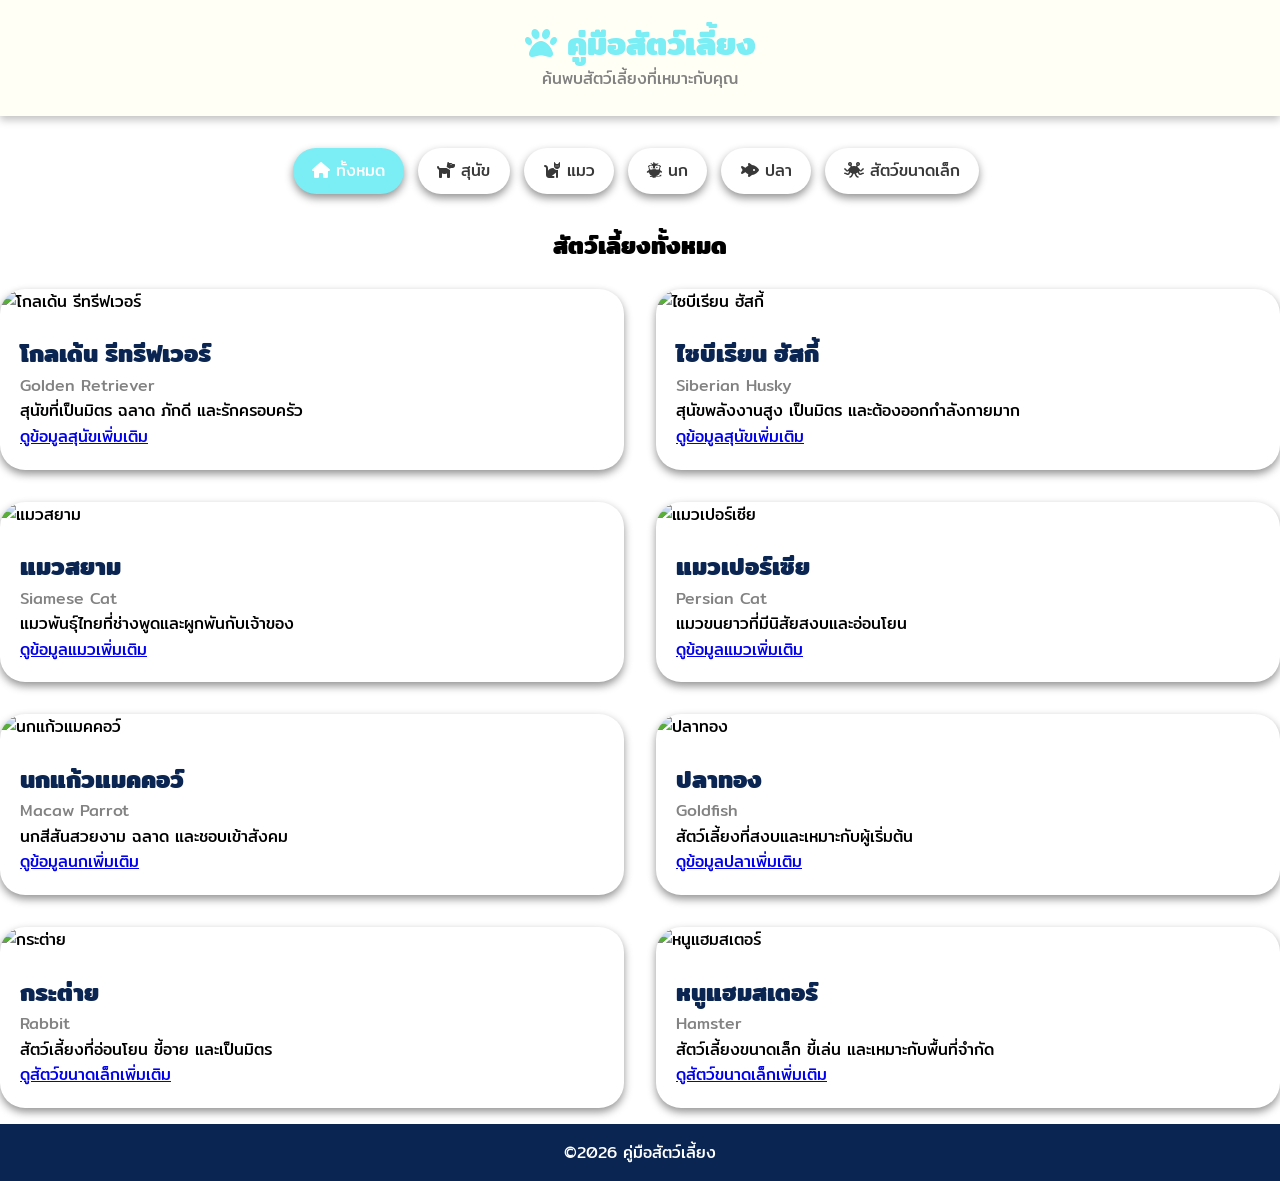
==== pets01/index.html @ 9fad2560 "dog" ====
<!DOCTYPE html>
<html lang="en">

<head>
    <meta charset="UTF-8">
    <meta name="viewport" content="width=device-width, initial-scale=1.0">
    <title>คู่มือสัตว์เลี้ยง</title>
    <link rel="stylesheet" href="../css/pet-style.css">
    <!-- Font Awesome Icons -->
    <link rel="stylesheet" href="https://cdnjs.cloudflare.com/ajax/libs/font-awesome/6.7.2/css/all.min.css">
    <!-- Google font -->
    <link rel="preconnect" href="https://fonts.googleapis.com">
    <link rel="preconnect" href="https://fonts.gstatic.com" crossorigin>
    <link href="https://fonts.googleapis.com/css2?family=Mitr:wght@300;400;500&display=swap" rel="stylesheet">

</head>

<body>
    <!-- header section -->
    <header class="header">
        <div class="header-content">
            <h1 class="header-title"><i class="fa-solid fa-paw"></i> คู่มือสัตว์เลี้ยง</h1>
            <p class="header-subtitle">ค้นพบสัตว์เลี้ยงที่เหมาะกับคุณ</p>
        </div>
    </header>

    <!-- nav bar -->
    <nav>
        <a href="index.html" class="active"><i class="fa-solid fa-house"></i> ทั้งหมด</a>
        <a href="dog.html"><i class="fa-solid fa-dog"></i> สุนัข</a>
        <a href="cat.html"><i class="fa-solid fa-cat"></i> แมว</a>
        <a href="bird.html"><i class="fa-brands fa-earlybirds"></i> นก</a>
        <a href="fish.html"><i class="fa-solid fa-fish-fins"></i> ปลา</a>
        <a href="smallpet.html"><i class="fa-solid fa-spaghetti-monster-flying"></i> สัตว์ขนาดเล็ก</a>
    </nav>


    <!-- main section -->
    <main class="container">
            <h2 class="page-title">สัตว์เลี้ยงทั้งหมด</h2>
        <div class="pet-grid">
            <article class="pet-card">
                <img src="https://images.unsplash.com/photo-1734966213753-1b361564bab4?auto=format&amp;fit=crop&amp;w=1080&amp;q=80" alt="โกลเด้น รีทรีฟเวอร์">

                <div class="pet-content">
                    <h2>โกลเด้น รีทรีฟเวอร์</h2>
                    <p class="breed">Golden Retriever</p>
                    <p>สุนัขที่เป็นมิตร ฉลาด ภักดี และรักครอบครัว</p>
                    <p><a href="dog.html">ดูข้อมูลสุนัขเพิ่มเติม</a></p>
                </div>
            </article>

            <article class="pet-card">
                <img src="https://images.unsplash.com/photo-1590419690008-905895e8fe0d?auto=format&amp;fit=crop&amp;w=1080&amp;q=80"  alt="ไซบีเรียน ฮัสกี้">

                <div class="pet-content">
                    <h2>ไซบีเรียน ฮัสกี้</h2>
                    <p class="breed">Siberian Husky</p>
                    <p>สุนัขพลังงานสูง เป็นมิตร และต้องออกกำลังกายมาก</p>
                    <p><a href="dog.html">ดูข้อมูลสุนัขเพิ่มเติม</a></p>
                </div>
            </article>

            <article class="pet-card">
                <img src="https://images.unsplash.com/photo-1568152950566-c1bf43f4ab28?auto=format&amp;fit=crop&amp;w=1080&amp;q=80" alt="แมวสยาม">

                <div class="pet-content">
                    <h2>แมวสยาม</h2>
                    <p class="breed">Siamese Cat</p>
                    <p>แมวพันธุ์ไทยที่ช่างพูดและผูกพันกับเจ้าของ</p>
                    <p><a href="cat.html">ดูข้อมูลแมวเพิ่มเติม</a></p>
                </div>
            </article>

            <article class="pet-card">
                <img src="https://images.unsplash.com/photo-1585137173132-cf49e10ad27d?auto=format&amp;fit=crop&amp;w=1080&amp;q=80" alt="แมวเปอร์เซีย">

                <div class="pet-content">
                    <h2>แมวเปอร์เซีย</h2>
                    <p class="breed">Persian Cat</p>
                    <p>แมวขนยาวที่มีนิสัยสงบและอ่อนโยน</p>
                    <p><a href="cat.html">ดูข้อมูลแมวเพิ่มเติม</a></p>
                </div>
            </article>

            <article class="pet-card">
                <img src="https://images.unsplash.com/photo-1584888890205-9b49eaf0c660?auto=format&amp;fit=crop&amp;w=1080&amp;q=80" alt="นกแก้วแมคคอว์">

                <div class="pet-content">
                    <h2>นกแก้วแมคคอว์</h2>
                    <p class="breed">Macaw Parrot</p>
                    <p>นกสีสันสวยงาม ฉลาด และชอบเข้าสังคม</p>
                    <p><a href="bird.html">ดูข้อมูลนกเพิ่มเติม</a></p>
                </div>
            </article>

            <article class="pet-card">
                <img src="https://images.unsplash.com/photo-1592072467526-0506c6530493?auto=format&amp;fit=crop&amp;w=1080&amp;q=80" alt="ปลาทอง">

                <div class="pet-content">
                    <h2>ปลาทอง</h2>
                    <p class="breed">Goldfish</p>
                    <p>สัตว์เลี้ยงที่สงบและเหมาะกับผู้เริ่มต้น</p>
                    <p><a href="fish.html">ดูข้อมูลปลาเพิ่มเติม</a></p>
                </div>
            </article>

            <article class="pet-card">
                <img src="https://images.unsplash.com/photo-1622349817799-067c32295df2?auto=format&amp;fit=crop&amp;w=1080&amp;q=80" alt="กระต่าย">

                <div class="pet-content">
                    <h2>กระต่าย</h2>
                    <p class="breed">Rabbit</p>
                    <p>สัตว์เลี้ยงที่อ่อนโยน ขี้อาย และเป็นมิตร</p>
                    <p><a href="small-pets.html">ดูสัตว์ขนาดเล็กเพิ่มเติม</a></p>
                </div>
            </article>

            <article class="pet-card">
                <img src="https://images.unsplash.com/photo-1425082661705-1834bfd09dca?auto=format&amp;fit=crop&amp;w=1080&amp;q=80" alt="หนูแฮมสเตอร์">

                <div class="pet-content">
                    <h2>หนูแฮมสเตอร์</h2>
                    <p class="breed">Hamster</p>
                    <p>สัตว์เลี้ยงขนาดเล็ก ขี้เล่น และเหมาะกับพื้นที่จำกัด</p>
                    <p><a href="small-pets.html">ดูสัตว์ขนาดเล็กเพิ่มเติม</a></p>
                </div>
            </article>
        </div>
    </main>


    <!-- footer section -->
    <footer>
        <p>&copy;2026 คู่มือสัตว์เลี้ยง</p>
    </footer>

</body>

</html>
---- css/pet-style.css ----
* {
    box-sizing: border-box;
    margin: 0;
    padding: 0;
}

html {
    scroll-behavior: smooth;
    /* font-size: 16px; */

}

body {
    /* font-family: 'Franklin Gothic Medium', 'Arial Narrow', Arial, sans-serif; */
    font-family: "Mitr";
    line-height: 1.6;
    color: var(--text-color);

    background-color: linear-gradient(135deg,#c9c9ff 0%,#b6b6ff 50%,#9d9dff 100%);
}

.container {
    max-width: 1320px;
    margin: 0 auto;
}

:root {
    /* สีหลักของเว็บ */
    --primary-color: #7aedf5;
    --primary-dark-color: #0b2552;
    --secondary-color: #9666ff;
    --secondary-dark-color: #48217e;

    /* สีข้อความ */s
    --text-color: black;
    --text-mute-color: #838282;
    --text-nav-color: #383838;
    --text-light-color: white;

    /* สีพื้น */
    --background-btn-color: #7aedf5;
    --background-footer-color: black;

    /* สีเงา */
    --header-shadow: 0 4px 8px #c3c3c3;
    --card-shadow: 0 4px 8px #939393;

    /* สีขอบ */
    --border-color: #5d5d5d;
}

/* ------------------------------------
                Header
---------------------------------------*/
.header {
    border-color: var(--border-color);
    background-color: #fffff3ba;
    box-shadow: var(--header-shadow);

    position: sticky;
    top: 0;
    z-index: 10;

    backdrop-filter: blur(10px);
}

.header-content {
    text-align: center;
    padding-block: 1.5rem;
    /* ใช้งานแทน pixel สำหรับที่ไม่ใช่ค่าตายตัว*/
}

.header-title {
    color: var(--primary-color);
    font-size: 3rem, 5vw, 4rem;
    line-height: 1.2;
    margin-bottom: 0.25rem;
}

.header-subtitle {
    color: var(--text-mute-color);
}

/* ------------------------------------
                Nav
---------------------------------------*/
nav {
    padding-block: 2rem;
    text-align: center;
}

nav a {
    text-decoration: none;
    color: var(--text-nav-color);
    padding: 0.65rem 1.2rem;

    box-shadow: var(--card-shadow);

    border-radius: 999px;
    margin-right: 0.5rem;

    transition: transform 0.5s;

    display: inline-block;
}

nav a:hover {
    transform: translateY(-10px);
}

nav a.active {
    background-color: var(--background-btn-color);
    color: var(--text-light-color);
}

/* ------------------------------------
                Main
---------------------------------------*/
.page-title {
    text-align: center;
    margin-bottom: 1.5rem;
}

.pet-grid {
    display: grid;
    grid-template-columns: repeat(2, 1fr);

    gap: 2rem;
}

.pet-card {
    border: var(--border-color);
    box-shadow: var(--card-shadow);

    border-radius: 25px;
    overflow: hidden;

    transition: transform 0.5s;
}
.pet-card:hover{
    transform: translateY(-5px);
    box-shadow: var(--header-shadow);
}

.pet-card img {
    height: 16rem;
    width: 100%;
    object-fit: cover;
}

.pet-content {
    padding: 1.25rem;
}
.pet-content h2{
    color: var(--primary-dark-color);
}

.breed {
    color: var(--text-mute-color);
}

/* ------------------------------------
                Footer
---------------------------------------*/
footer{
    background-color: var(--primary-dark-color);
    color: var(--text-light-color);
    text-align: center;
    padding-block: 1rem;
    margin-top: 1rem;
}


/* ------------------------------------
                Responsive
---------------------------------------*/
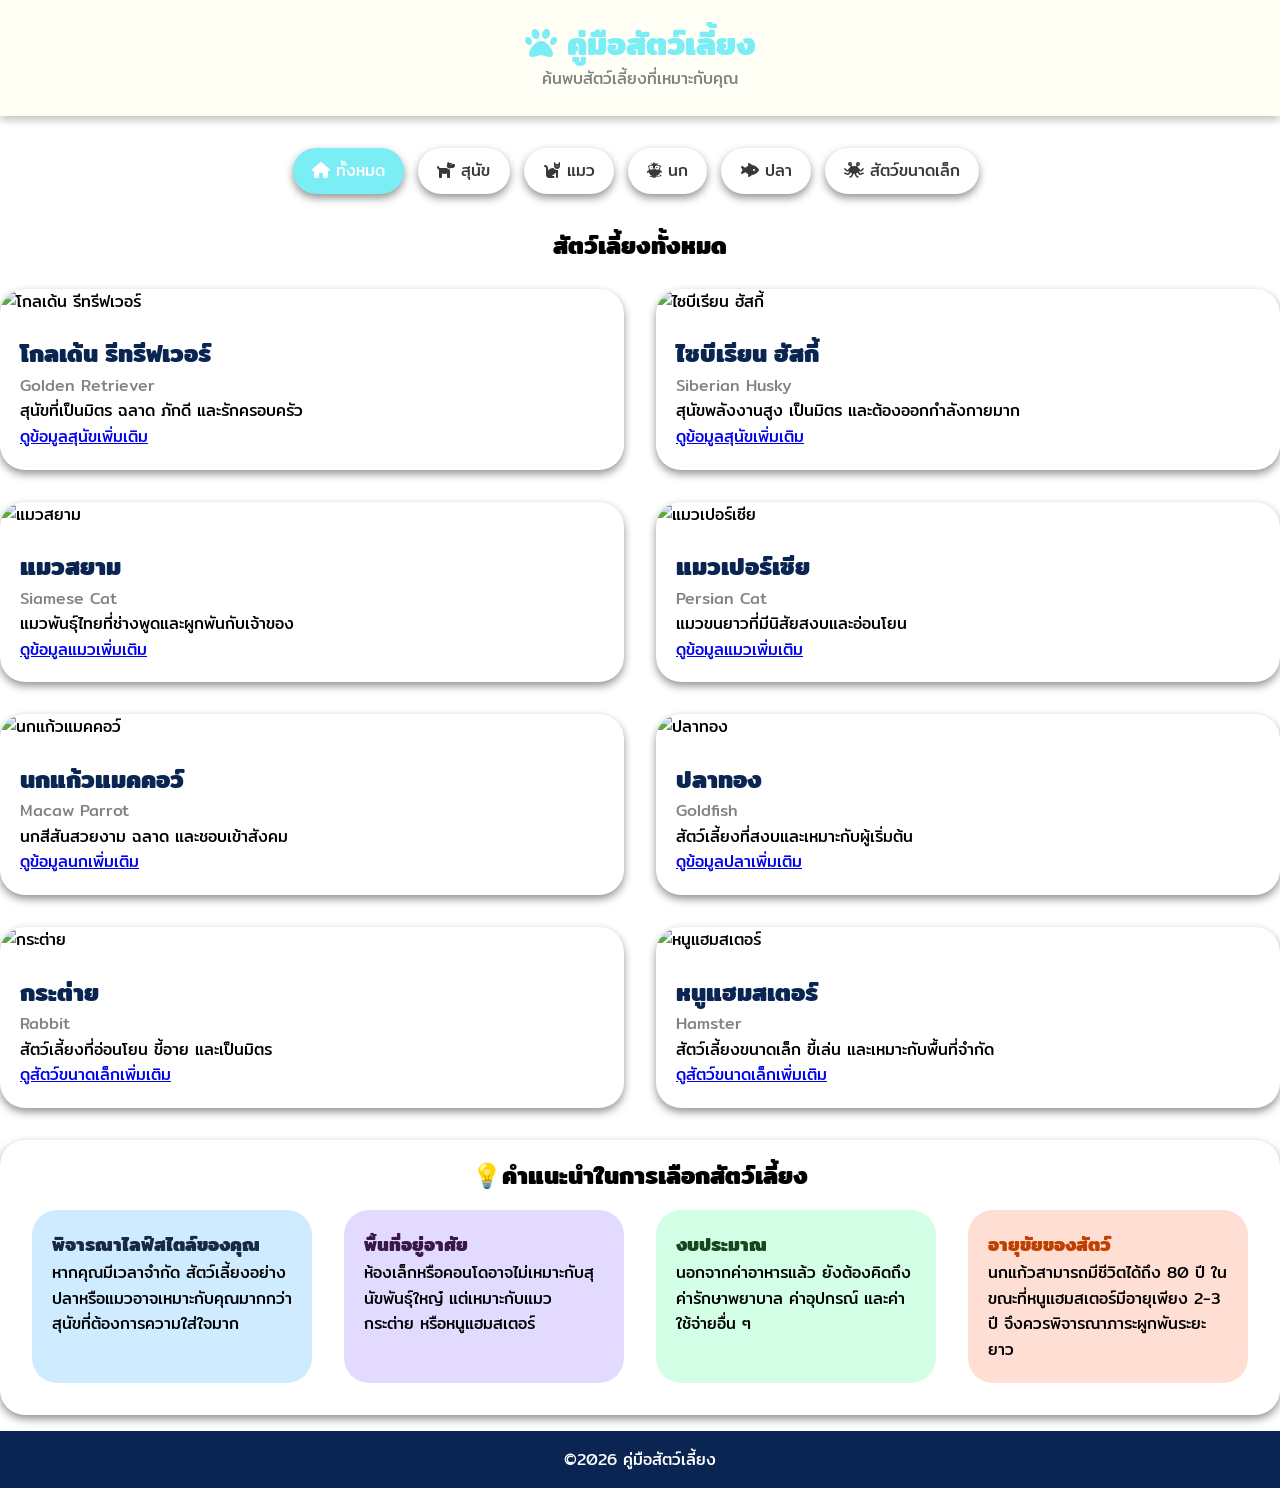
==== commit 42607383: "section pet" ====
--- a/pets01/index.html
+++ b/pets01/index.html
@@ -127,8 +127,31 @@
                 </div>
             </article>
         </div>
+
+        <section class="info-section">
+        <h2 class="info-title">💡คำแนะนำในการเลือกสัตว์เลี้ยง</h2>
+        <div class="info-grid">
+            <article class="info-card info-blue">
+                <h3>พิจารณาไลฟ์สไตล์ของคุณ</h3>
+                <p>หากคุณมีเวลาจำกัด สัตว์เลี้ยงอย่างปลาหรือแมวอาจเหมาะกับคุณมากกว่าสุนัขที่ต้องการความใส่ใจมาก</p>
+            </article>
+            <article class="info-card info-purple">
+                <h3>พื้นที่อยู่อาศัย</h3>
+                <p>ห้องเล็กหรือคอนโดอาจไม่เหมาะกับสุนัขพันธุ์ใหญ๋ แต่เหมาะกับแมว กระต่าย หรือหนูแฮมสเตอร์</p>
+            </article>
+            <article class="info-card info-green">
+                <h3>งบประมาณ</h3>
+                <p>นอกจากค่าอาหารแล้ว ยังต้องคิดถึงค่ารักษาพยาบาล ค่าอุปกรณ์ และค่าใช้จ่ายอื่น ๆ</p>
+            </article>
+            <article class="info-card info-orange">
+                <h3>อายุขัยของสัตว์</h3>
+                <p>นกแก้วสามารถมีชีวิตได้ถึง 80 ปี ในขณะที่หนูแฮมสเตอร์มีอายุเพียง 2-3 ปี จึงควรพิจารณาภาระผูกพันระยะยาว</p>
+            </article>
+        </div>
+    </section>
     </main>
 
+    
 
     <!-- footer section -->
     <footer>
--- a/css/pet-style.css
+++ b/css/pet-style.css
@@ -16,10 +16,10 @@
     line-height: 1.6;
     color: var(--text-color);
 
-    background-color: linear-gradient(135deg,#c9c9ff 0%,#b6b6ff 50%,#9d9dff 100%);
-}
-
-.container {
+    background-color: linear-gradient(135deg, #c9c9ff 0%, #b6b6ff 50%, #9d9dff 100%);
+}
+
+.container ,.section{
     max-width: 1320px;
     margin: 0 auto;
 }
@@ -31,15 +31,24 @@
     --secondary-color: #9666ff;
     --secondary-dark-color: #48217e;
 
-    /* สีข้อความ */s
+    /* สีข้อความ */
     --text-color: black;
     --text-mute-color: #838282;
     --text-nav-color: #383838;
     --text-light-color: white;
+    --text-blue : #182946;
+    --text-purple : #3a1846;
+    --text-green : #18461e;
+    --text-orange : #c14000;
 
     /* สีพื้น */
     --background-btn-color: #7aedf5;
     --background-footer-color: black;
+    --background-blue: #cfebff;
+    --background-purple: #e2dbff;
+    --background-green: #d3ffe7;
+    --background-orange: #ffded3;
+
 
     /* สีเงา */
     --header-shadow: 0 4px 8px #c3c3c3;
@@ -137,7 +146,8 @@
 
     transition: transform 0.5s;
 }
-.pet-card:hover{
+
+.pet-card:hover {
     transform: translateY(-5px);
     box-shadow: var(--header-shadow);
 }
@@ -151,7 +161,8 @@
 .pet-content {
     padding: 1.25rem;
 }
-.pet-content h2{
+
+.pet-content h2 {
     color: var(--primary-dark-color);
 }
 
@@ -160,9 +171,68 @@
 }
 
 /* ------------------------------------
+                Section
+---------------------------------------*/
+.info-section {
+    border: var(--border-color);
+    box-shadow: var(--card-shadow);
+
+    border-radius: 25px;
+    
+    padding: 1rem;
+    margin-top: 2rem;
+}
+
+.info-title {
+    text-align: center;
+}
+
+.info-grid {
+    display: grid;
+    grid-template-columns: repeat(4, 1fr);
+    gap: 2rem;
+
+    margin: 1rem;
+}
+
+.info-card {
+    border: var(--border-color);
+    border-radius: 25px;
+
+    padding: 1.25rem;
+}
+
+/* card color+text ==section== */
+.info-blue{
+    background-color: var(--background-blue);
+}
+.info-blue h3 {
+    color: var(--text-blue);
+}
+.info-green{
+    background-color: var(--background-green);
+}
+.info-green h3 {
+    color: var(--text-green);
+}
+.info-purple{
+    background-color: var(--background-purple);
+}
+.info-purple h3 {
+    color: var(--text-purple);
+}
+.info-orange{
+    background-color: var(--background-orange);
+}
+.info-orange h3 {
+    color: var(--text-orange);
+}
+
+
+/* ------------------------------------
                 Footer
 ---------------------------------------*/
-footer{
+footer {
     background-color: var(--primary-dark-color);
     color: var(--text-light-color);
     text-align: center;
